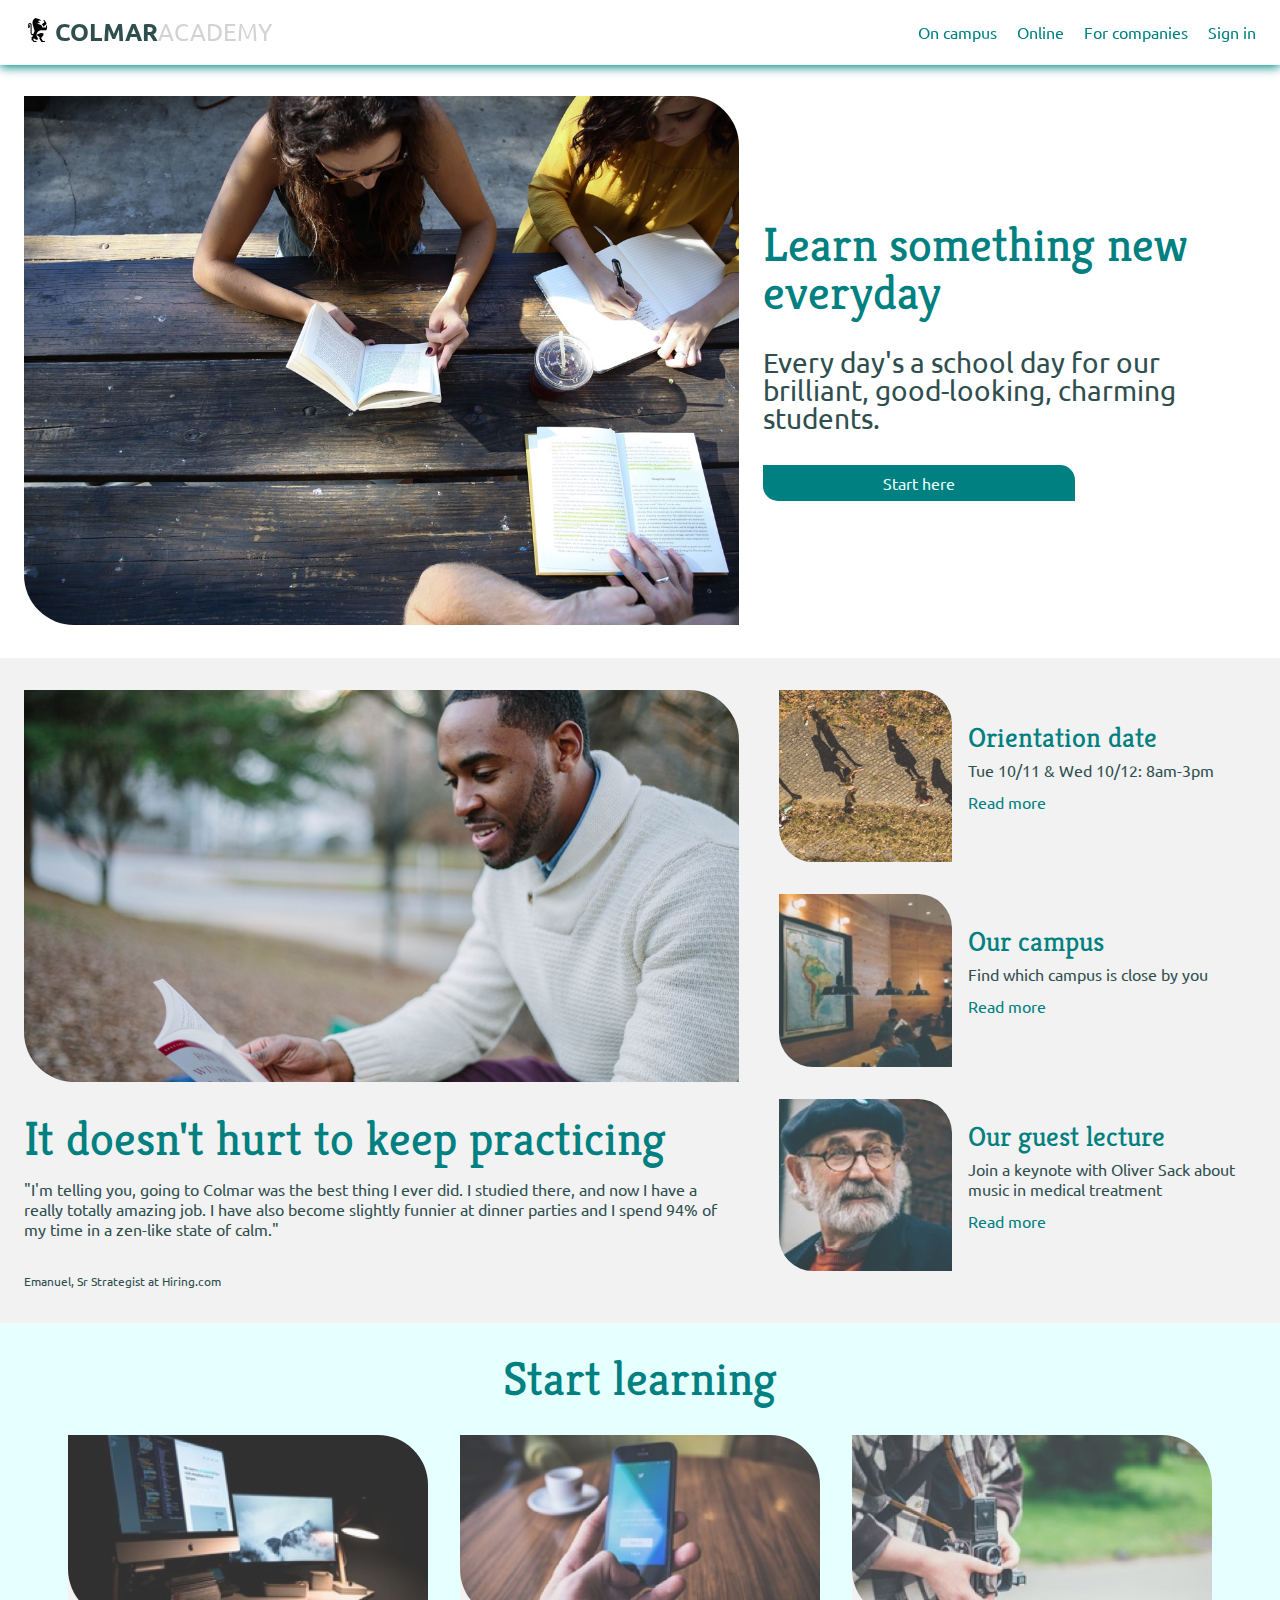
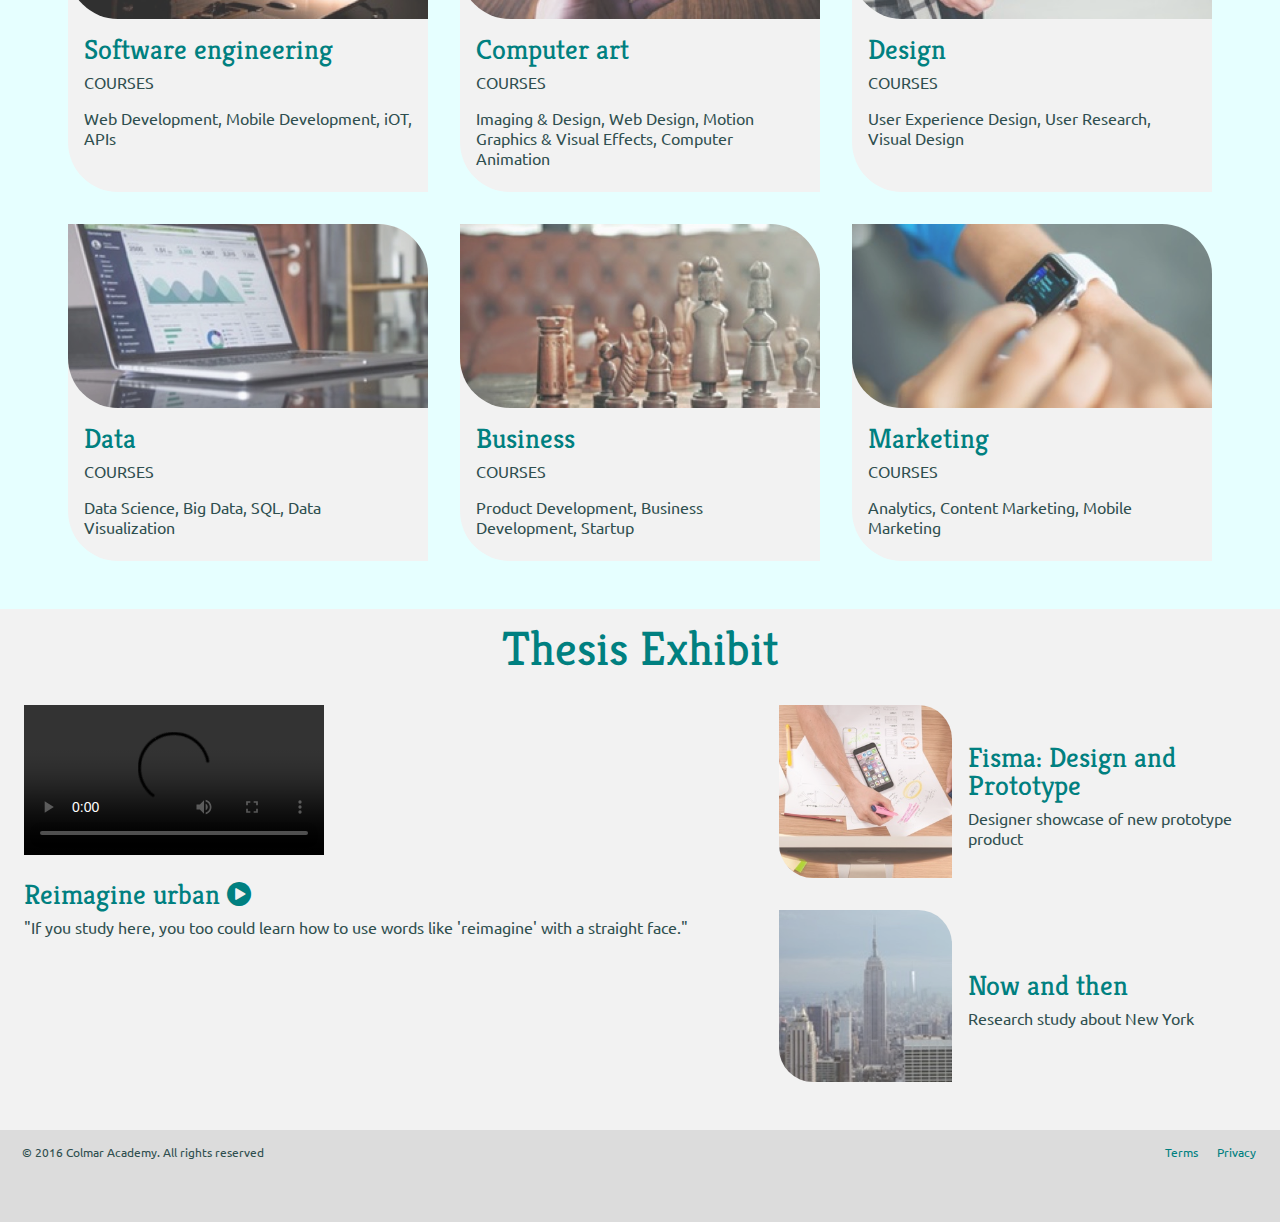
==== index2.html @ 4ae98275 "make changes and create 1024px break points" ====
<!DOCTYPE html>
<html>
<!-- Head -->
<head>
  <meta name="viewport" content="width=device-width, initial-scale=1">
  <link href="./resources/css/reset.css" type="text/css" rel="stylesheet">
  <link href="./resources/css/style.css" type="text/css" rel="stylesheet">
  <link href="https://fonts.googleapis.com/css?family=Kreon|Ubuntu:400,700" rel="stylesheet">
  <link rel="stylesheet" href="https://cdnjs.cloudflare.com/ajax/libs/font-awesome/4.7.0/css/font-awesome.min.css">

  <!-- Favicon links -->

  <link rel="shortcut icon" href="resources/favicon/favicon.ico" type="image/x-icon">
  <link rel="icon" href="resources/favicon/favicon.ico" type="image/x-icon">

  <!-- Title -->

  <title>Colmar Academy</title>
</head>

<body>

<!-- Logo and navigation bar -->

<header>

  <div aria-label="Company Logo" class="logo">
    <img src="./resources/images/ic-logo.svg">
    <div role="presentation" class="logotext">
      <span>COLMAR</span><span>ACADEMY</span>
    </div>
  </div>

  <nav class="desktop">
    <span> <a href="#">On campus</a></span>
    <span> <a href="#">Online</a></span>
    <span> <a href="#">For companies</a></span>
    <span> <a href="#">Sign in</a></span>
  </nav>

  <nav class="mobile">
    <span> <a href="#"><img src="./resources/images/ic-logo.svg" alt="Home"></a></span>
    <span> <a href="#"><img src="./resources/images/ic-on-campus.svg" alt="On Campus"></a></span>
    <span> <a href="#"><img src="./resources/images/ic-online.svg" alt="Online"></a></span>
    <span> <a href="#"><img src="./resources/images/ic-login.svg" alt=Login></a></span>
  </nav>

</header>

<!-- Top banner -->

<div aria-label="Welcome" class="container starthere">
   <div role="presentation" class="image-container">
     <img src="./resources/images/banner.jpg" alt="Image of Colmar students working outside">
   </div>

    <div class="herotext">
      <h1>Learn something new everyday</h1>
      <h4>Every day's a school day for our brilliant, good-looking, charming students.</h4>
      <p role="button" id="button"> <a href="#">Start here</a></p>
    </div>
  </div>

<!-- Information -->
  <div aria-label="Information about Colmar Academy" class="container information">
     <div id="desktoponly" class="image-container">
       <img src="./resources/images/information-main.jpg" alt="Image of Colmar student reading a book">
       <h2>It doesn't hurt to keep practicing</h2>
       <p aria-label="Quote from former student">"I'm telling you, going to Colmar was the best thing I ever did. I studied there, and now I have a really totally amazing job. I have also become slightly funnier at dinner parties and I spend 94% of my time in a zen-like state of calm."</p>
       <p aria-label="Name of alumnus who provided quote" id="reference">Emanuel, Sr Strategist at Hiring.com</p>
     </div>

      <div class="infos">
        <div class="info">
          <img id="desktoponly" src="./resources/images/information-orientation.jpg" alt="Image of students on campus">
          <img id="mobileimage" src="./resources/images/information-orientation-mobile.jpg" alt="Image of students on campus">
          <div class="infotext">
            <h3> <a href="#">Orientation date</a></h3>
            <p>Tue 10/11 & Wed 10/12: 8am-3pm</p>
            <p id="readmore"> <a href="#">Read more</a></p>
          </div>
        </div>
        <div class="info">
          <img id="desktoponly" src="./resources/images/information-campus.jpg" alt="Picture of lecture theatre">
          <img id="mobileimage" src="./resources/images/information-campus-mobile.jpg" alt="Picture of lecture theatre">
          <div class="infotext">
            <h3> <a href="#">Our campus</a></h3>
            <p>Find which campus is close by you</p>
              <p id="readmore"> <a href="#">Read more</a></p>
          </div>
        </div>
        <div class="info">
          <img id="desktoponly" src="./resources/images/information-guest-lecture.jpg" alt="Oliver Sack, guest lecturer">
          <img id="mobileimage" src="./resources/images/information-guest-lecture-mobile.jpg" alt="Oliver Sack, guest lecturer">
          <div class="infotext">
            <h3> <a href="#">Our guest lecture</a></h3>
            <p>Join a keynote with Oliver Sack about music in medical treatment</p>
            <p id="readmore"> <a href="#">Read more</a></p>
          </div>
        </div>
      </div>
    </div>

<!-- Start learning -->

<div aria-label="List of subjects available" class="container startlearning">
  <h2>Start learning</h2>
  <div class="subjects">

    <div class="subject">
      <img role="presentation" id="desktoponly" src="./resources/images/course-software.jpg" alt="software">
      <h3>Software engineering</h3>
      <p>COURSES<p>
      <p>Web Development, Mobile Development, iOT, APIs</p>
    </div>

    <div class="subject">
      <img role="presentation" id="desktoponly" src="./resources/images/course-computer-art.jpg" alt="art">
      <h3>Computer art</h3>
      <p>COURSES<p>
      <p>Imaging & Design, Web Design, Motion Graphics & Visual Effects, Computer Animation</p>
    </div>

    <div class="subject">
      <img role="presentation" id="desktoponly" src="./resources/images/course-design.jpg" alt="design">
      <h3>Design</h3>
      <p>COURSES<p>
      <p>User Experience Design, User Research, Visual Design</p>
    </div>

    <div class="subject">
      <img role="presentation" id="desktoponly" src="./resources/images/course-data.jpg" alt="data">
      <h3>Data</h3>
      <p>COURSES<p>
      <p>Data Science, Big Data, SQL, Data Visualization</p>
    </div>

    <div class="subject">
      <img role="presentation" id="desktoponly" src="./resources/images/course-business.jpg" alt="business">
      <h3>Business</h3>
      <p>COURSES<p>
      <p>Product Development, Business Development, Startup</p>
    </div>

    <div class="subject">
      <img role="presentation" id="desktoponly" src="./resources/images/course-marketing.jpg" alt="marketing">
      <h3>Marketing</h3>
      <p>COURSES<p>
      <p>Analytics, Content Marketing, Mobile Marketing</p>
    </div>
  </div>

</div>

<!-- Thesis -->
<div aria-label="Examples of thesis work" class="container information" id="thesis">
  <h2>Thesis Exhibit</h2>

    <div class="thesis-content">
      <div class="image-container">
        <div class="video-container">
          <video src="./resources/videos/thesis.mp4" controls alt="Short video clip of modern building" onclick="play();"></video>
        </div>

        <h3 id="desktoponly">Reimagine urban <i class="fa fa-play-circle"></i></h3>
        <p id="desktoponly">"If you study here, you too could learn how to use words like 'reimagine' with a straight face."</p>
      </div>
      <div id="desktoponly" class="infos">
         <div class="info">
           <img src="./resources/images/thesis-fisma.jpg" alt="Image of project design work">
           <div class="infotext">
             <h3> <a href="#">Fisma: Design and Prototype</a></h3>
             <p>Designer showcase of new prototype product</p>
           </div>
         </div>
         <div class="info">
           <img src="./resources/images/thesis-now-and-then.jpg" alt="Image of New York skyline">
           <div class="infotext">
             <h3> <a href="#">Now and then</a></h3>
             <p>Research study about New York</p>
           </div>
         </div>
      </div>
   </div>
    </div>

<!-- Footer -->

<footer>

  <div class="copyright">
    <span>&copy; 2016 Colmar Academy. All rights reserved</span>
  </div>

  <nav id="desktoponly">
    <span> <a href="#">Terms</a></span>
    <span> <a href="#">Privacy</a></span>
  </nav>

</footer>

  </body>
</html>
---- resources/css/style.css ----
/* General rules */
html {
  font-size:16px;
  font-family:'Ubuntu',Helvetica,sans-serif;
  color:darkslategray;
}



h1,
h2,
h3
{
  font-family:'Kreon',cursive,serif;
  color: rgb(0,128,128);
}

h1 {
  font-size:3rem;
  padding-bottom:2rem;
}

h2 {
  font-size:3rem;
  padding-bottom: 1rem;
}

h3 {
  font-size:1.75rem;
  padding-bottom: 0.5rem;
}

h4 {
  font-size:1.75rem;
  padding-bottom:2rem;
}

a {
  text-decoration:none;
  color:rgb(0,128,128);
}

a:active {
  font-weight:bold;
}

a:hover {
  color:lightgray;
  cursor:pointer;
}

a:visited {
  color:rgb(0, 77, 77);
}

.container {
  padding: 2rem 1.5rem;
  margin: 0 auto;


}

img {
  max-width:100%;
  border-radius:0px 50px;
}

.image-container {
  width:60%;
  margin-right:1.5rem;
}

p {
  line-height: 1.25rem;
}

#mobileimage {
  display:none;
}


                  /*General media queries */
@media only screen and (max-width: 1024px) {

  img {
    border-radius:0px 35px;
  }

h1 {
  font-size:2.2rem;
  }

h2 {
  font-size:1.9rem;
  }

h3 {
  padding-top:1rem;
  font-size:1.3rem;
  }

h4 {
  font-size:1.1rem;
  }

}

#readmore {
  padding-bottom:1rem;
}

.thesis-content .infotext {
  padding-bottom:1rem;
}

@media only screen and (max-width: 650px) {

  .thesis-content .infotext {
    padding-bottom:0;
  }

  img {
    border-radius:0px;
  }

h1 {
  padding-bottom:2rem;
}

h2 {
  padding-bottom: 1rem;
}

h3 {
  padding-top:0;
  padding-bottom: 0.5rem;
}

h4 {
  padding-bottom:2rem;
}

.container {
  padding:0;
}

#readmore {
  padding-bottom:0;
}


}

/* Logo and navigation bar */

header {
  top:0;
  width: 100%;
  display:flex;
  height: 4rem;
  position:fixed;
  z-index: 3;
  align-items:center;
  justify-content: space-between;
  background-color:white;
  border-bottom: 1px solid rgb(230, 255, 255);
  box-shadow: 0px 2px 10px rgb(0,128,128);
  }

.logo {
  display:flex;
  align-items:center;
  flex-grow:1;
}

.logo img {
  height: 2rem;
  padding-left: 1.5rem;
  padding-right: 0.25rem;
  border-radius:0;
}

.logotext {
  font-size:1.5rem;
  font-weight:bold;
}

.logotext span:last-child {
  font-weight:normal;
  color:lightgray;
}

nav {
  padding-right: 1.5rem;
}

nav span {
  padding-left: 1rem;
  color: rgb(0,128,128);
}

.mobile {
  display:none;
}

              /* Media queries for this section */

@media only screen and (max-width: 650px) {
  .desktop {
    display:none;
  }
  .logo {
    display:none;
  }

  .logo {
    flex-grow: 0;
  }

  .mobile {
    display:flex;
    flex-grow:1;
    justify-content: space-around;
    align-items: center;
  }
  nav img{
    border-radius:0;
  }

  nav {
    padding:0;
  }

  nav span {
    padding:0;
  }
}


/* Top banner */

.starthere {
  margin-top: 4rem;
  margin-right: 0;
  display:flex;
  align-items: center;
  }

.herotext {
  max-width:40%;
  display:flex;
  flex-direction: column;

  }

.herotext p {
  background-color: rgb(0,128,128);
  width:60%;
  text-align:center;
  padding:0.5rem;
  border-radius:0px 15px;
  transition: all 0.5s linear;
}

.starthere p:hover {
  width:60%;
  cursor:pointer;
  background-color:darkslategray;
  border-radius:15px 0px;
  }

.starthere a {
  color:rgb(230, 255, 255);
  }



        /* Media queries for this section */

@media only screen and (max-width: 650px) {
  .starthere {
    flex-direction: column;

  }
  .image-container {
    width:100%;
    margin:0;
    }

  .container  {
    padding:0;
  }

  .herotext {
    max-width:100%;
    display:block;
    margin:0;
    padding:2rem 1rem;
    }

  .herotext p {
    width: 100%;
    border-radius:0px 0px;
    padding:1.25rem 0;
    font-size:1.25rem;
  }

  .starthere p:hover {
    width:100%;
    cursor:pointer;
    background-color:rgb(0,128,128);
    border-radius:10px 0px;
    }

}



/* Information */

.information {
  display:flex;
  background-color: hsl(0, 0%, 95%);
  align-items:flex-start;
  padding-top:1rem;
}

.information .image-container {
  padding-top:1rem;
}

.image-container h2 {
  padding-top: 2rem;
}
.infos {
  max-width:40%;
}

.info {
  display:flex;
  align-items: center;
  border-radius:50px 0px;
  transition: all 0.25s 0.1s linear;
  max-width:100%;
}

.info img {
  width:35%;
  height:100%;
  padding:1rem;
  opacity:0.8;
  transition: all 0.25s linear;
}

.info:hover img {
  border-radius:50px 0px;
  opacity:1;
}

.info:hover {
  background-color: white;
  box-shadow: 0px 2px 10px rgb(0,128,128);
}

#readmore {
  padding-top:0.75rem;
  color: rgb(0,128,128);
}

#reference {
  padding-top:32px;
  font-size:0.75rem;
}

              /* Media queries for this section */
@media only screen and (max-width: 1024px) {

.info:hover {
  border-radius: 35px 0px;
}

.info {
  border-radius: 0 35px;
}

.info:hover img {
  border-radius:30px 0px;
  opacity:1;
}

}



@media only screen and (max-width: 650px) {
  .information {
    padding-top:0;
    padding-bottom:1rem;
  }

  .infos {
    max-width:100%;
  }

  .info {
    flex-direction:column;
    align-items:left;
    max-width:100%;
    border-radius:0;
    margin:1rem;
  }

  #readmore {
    padding-bottom: 1rem;
  }

  .infotext {
    padding-left:1rem;
    padding-top:1rem;
  }



  #mobileimage {
    display:inline-block;
    width:100%;
    padding:0%;
      }

  #desktoponly {
    display:none
  }

  .info:hover img {
    border-radius:10px 0px;
  }

  .info:hover {
    border-radius:10px 0px;
  }

}

/* Start learning */

.startlearning {
  background-color:rgb(230, 255, 255);
  display:flex;
  flex-direction: column;
  align-items: center;
  padding-bottom:1rem;
  }

.subjects {
  padding:0rem 1rem 1rem 1rem;
  background-color:rgb(230, 255, 255);
  display:flex;
  justify-content:center;
  flex-wrap: wrap;
}

.subject {
  width:30%;
  margin:1rem;
  padding-bottom:1.5rem;
  background-color:hsl(0, 0%, 95%);
  border-radius:0px 50px;
  transition: all 0.25s ease-out;
}

.subject:hover {
  background-color:white;
  border-radius:50px 0px;
  box-shadow: 0px 2px 10px rgb(0,128,128);
  cursor:pointer;
  }

.subject img {
  opacity:0.8;
  transition: all 0.25s ease-out;
}

.subject:hover img{
  opacity:1;
  border-radius:50px 0px;
}

.subject h3 {
  padding-top:1rem;
  padding-bottom:0;
  padding-left:1rem;
}

.subject p {
  padding-left:1rem;
  padding-top:0.5rem;
  padding-right:1rem;
}

      /* Media queries for this section */

@media only screen and (max-width: 650px) {

  .subject:hover {
    border-radius:10px 0px;
  }

  .startlearning {
    padding-bottom:1.75rem;
    }

  .subject p {
    display:none;
  }

  .subjects {
   flex-direction:column;
   width:100%;
   max-width:100%;
   padding:0;

  }

  .startlearning {
    padding-top:2rem;
  }

  .startlearning h2 {
    padding-bottom:1.75rem;
  }

  .subject {
    width:auto;
    margin:0.25rem 1rem;
    border-radius:0px;
    padding-right:1rem;
    transition: all 0.25s ease-out;
  }
}
/* Thesis */

#thesis {
  flex-direction:column;
  align-items:center;
}

.thesis-content {
  display:flex;

}

.thesis-content h3 {
  padding-top:1.5rem;
  padding-bottom:0;
}

.thesis-content p {
  padding-top:0.5rem
}

.video-container {
  position:relative;
  max-width:100%;
  }

video {
  position:relative;
  z-index:1;
  max-width:100%;
}

.video-container a {
  width:100%;
  text-align: center;
  position:absolute;
  top:40%;
  z-index:2;
  cursor:pointer;
  color:rgb(230, 255, 255);
}

/* Media queries for this section */

@media only screen and (max-width: 650px) {
  .video-container a {
    top:30%;
  }
  #thesis h2 {
    padding-top:2rem;
  }

  .video-container{
    padding-bottom:1.5rem;
  }
}

/* Footer */

footer {
  padding: 1rem 0rem 4rem 1.4rem;
  display:flex;
  background-color:#DCDCDC;
  align-items:center;
  justify-content: space-between;
  font-size:0.75rem;
  }

footer a:hover{
  color:white;
}

/* Media queries for this section */

@media only screen and (max-width: 650px) {
   footer { padding: 2rem 0rem 2rem 1rem;
  }
}
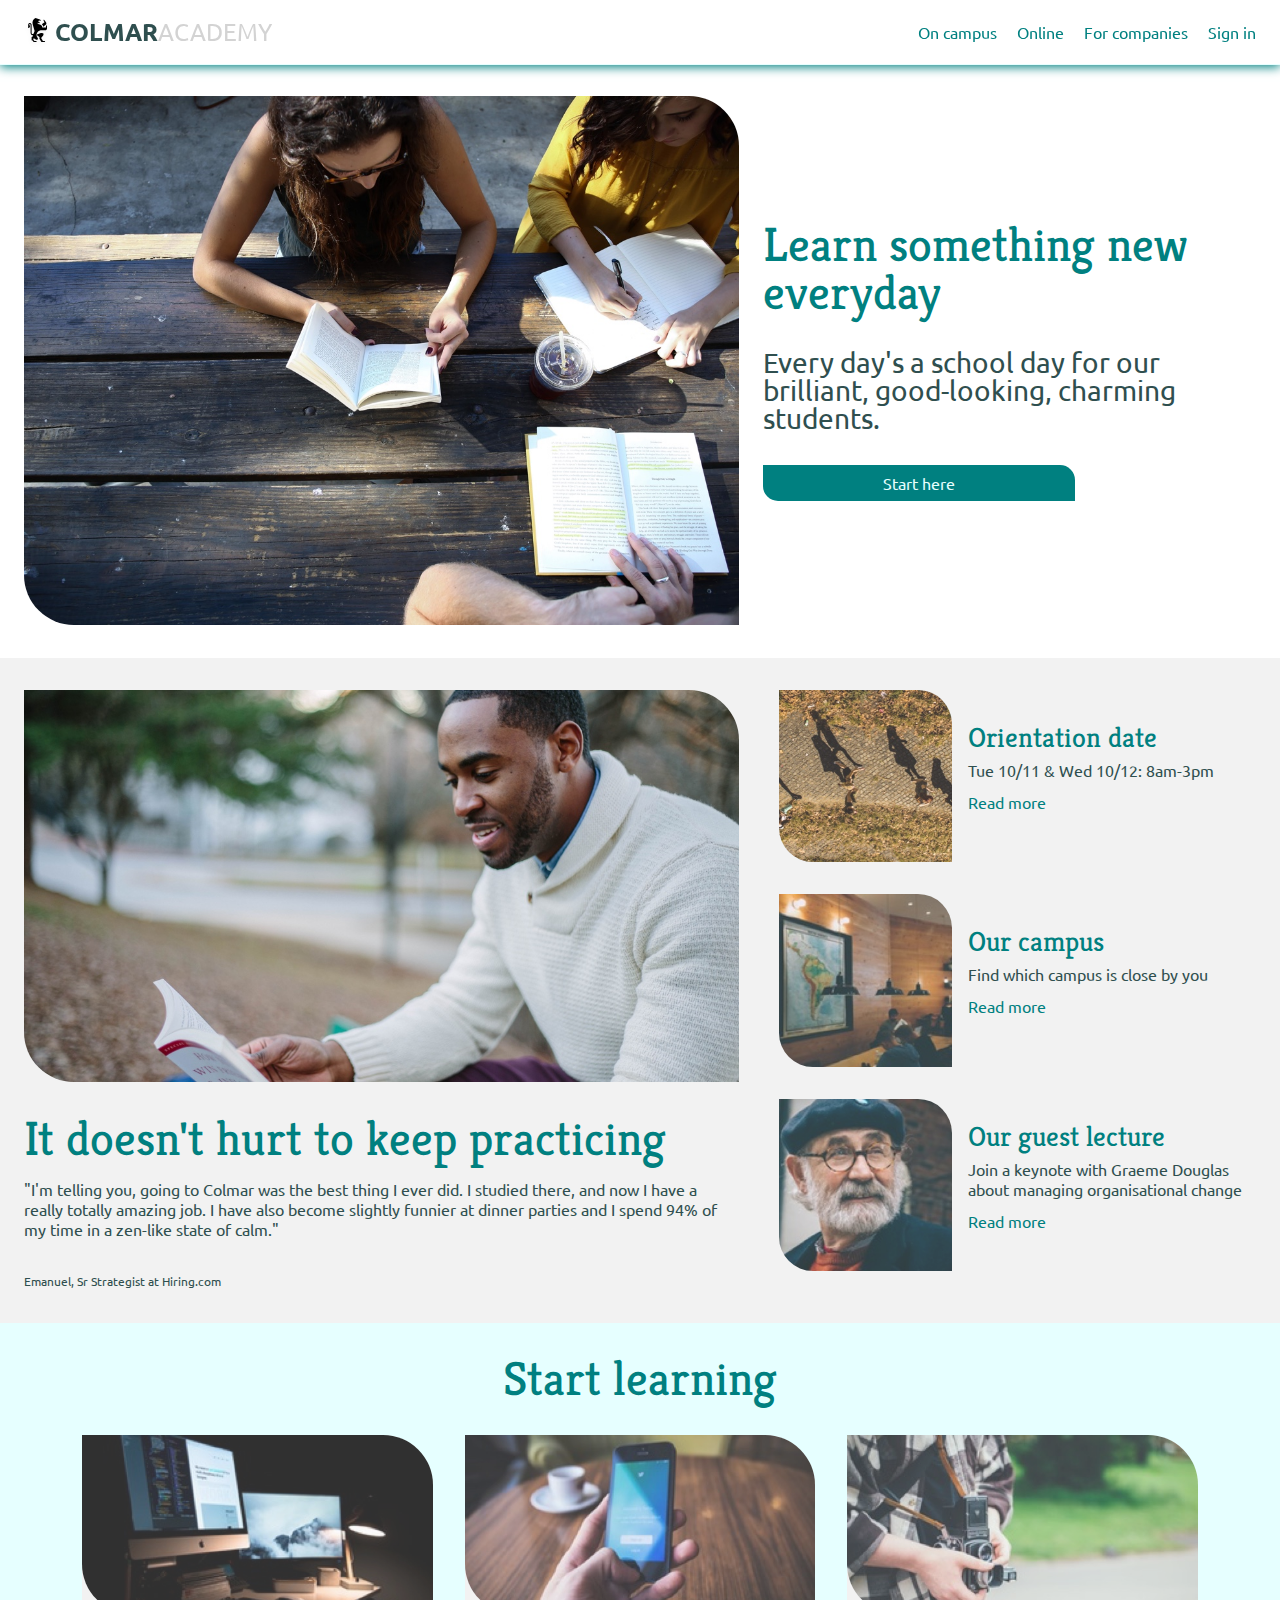
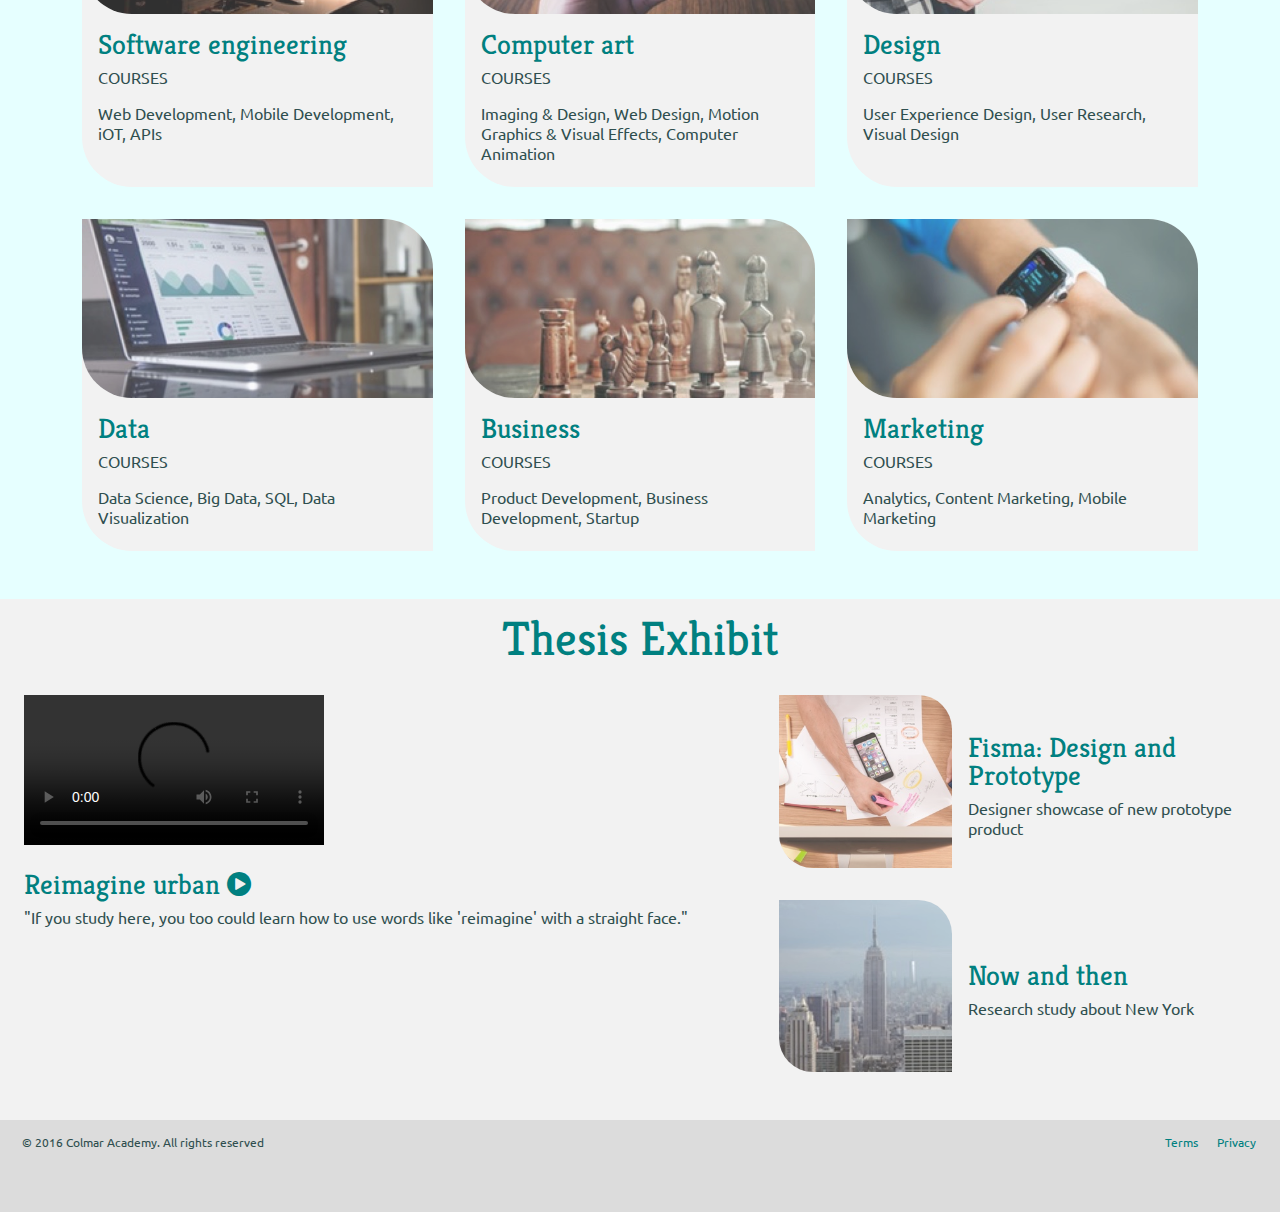
==== commit 55447791: "Update index2.html" ====
--- a/index2.html
+++ b/index2.html
@@ -90,11 +90,12 @@
           </div>
         </div>
         <div class="info">
-          <img id="desktoponly" src="./resources/images/information-guest-lecture.jpg" alt="Oliver Sack, guest lecturer">
-          <img id="mobileimage" src="./resources/images/information-guest-lecture-mobile.jpg" alt="Oliver Sack, guest lecturer">
+          <!-- New guest lecturer - Oliver Sacks died in 2015 -->
+          <img id="desktoponly" src="./resources/images/information-guest-lecture.jpg" alt="Graeme Douglas, guest lecturer">
+          <img id="mobileimage" src="./resources/images/information-guest-lecture-mobile.jpg" alt="Graeme Douglas, guest lecturer">
           <div class="infotext">
             <h3> <a href="#">Our guest lecture</a></h3>
-            <p>Join a keynote with Oliver Sack about music in medical treatment</p>
+            <p>Join a keynote with Graeme Douglas about managing organisational change</p>
             <p id="readmore"> <a href="#">Read more</a></p>
           </div>
         </div>
--- a/resources/css/style.css
+++ b/resources/css/style.css
@@ -50,9 +50,13 @@
   cursor:pointer;
 }
 
+/* Because all links are currently set to '#', this visited state is disabled, so that the hover state continues to function during homepage testing, even if the tester has clicked one of the links.
+
 a:visited {
   color:rgb(0, 77, 77);
 }
+
+*/
 
 .container {
   padding: 2rem 1.5rem;
@@ -453,7 +457,7 @@
   }
 
 .subjects {
-  padding:0rem 1rem 1rem 1rem;
+  padding:0rem 2rem 1rem 2rem;
   background-color:rgb(230, 255, 255);
   display:flex;
   justify-content:center;
